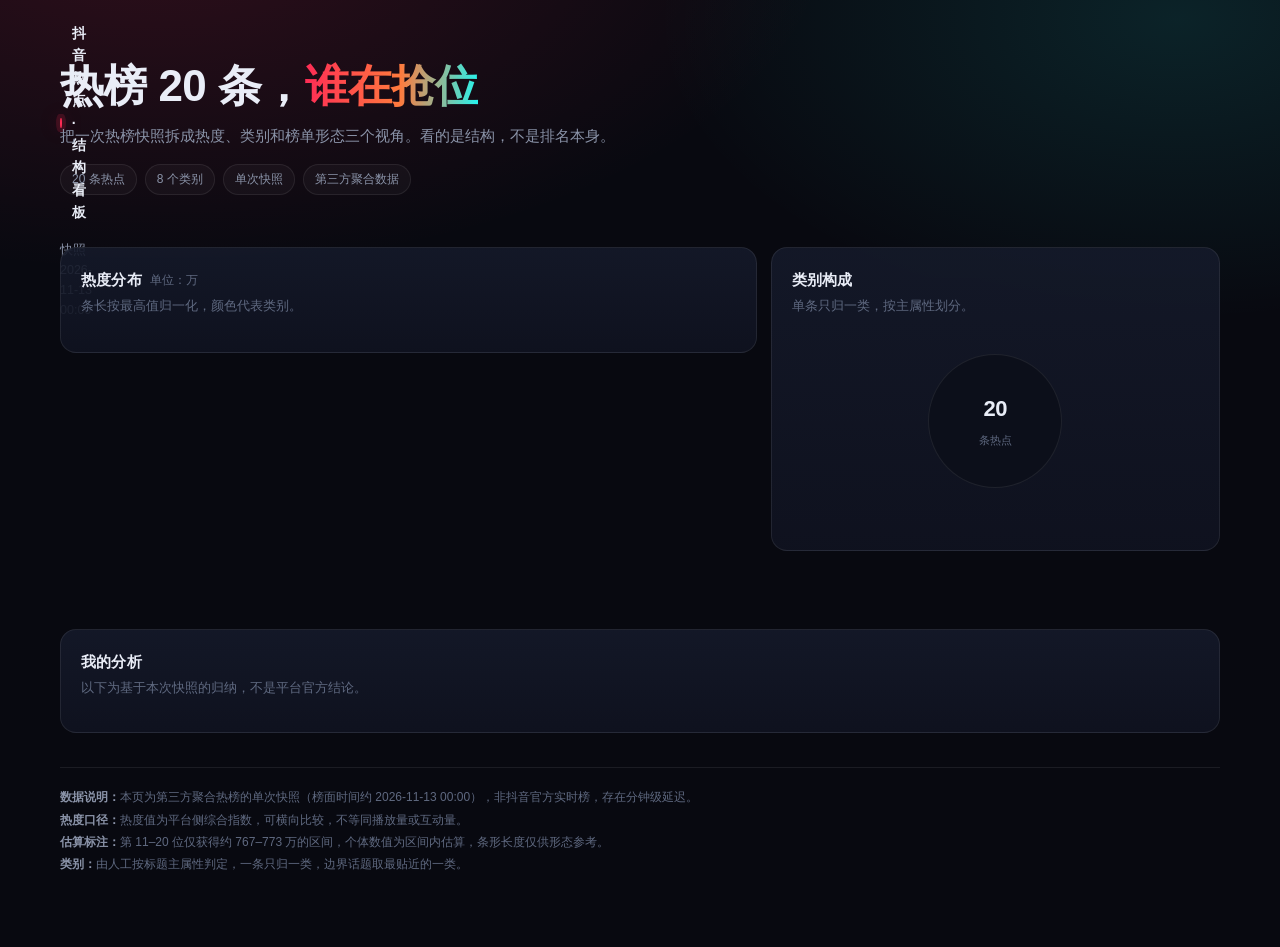
==== douyin/index.html @ 3b371140 "feat(douyin): 抖音热点结构看板页面" ====
<!DOCTYPE html>
<html lang="zh-CN">
<head>
<meta charset="utf-8" />
<meta name="viewport" content="width=device-width, initial-scale=1" />
<title>抖音热点结构看板 · 2026-11-13</title>
<meta name="description" content="抖音热榜 20 条热点的话题结构可视化：热度分布、类别构成、榜单形态与观察。" />
<style>
  :root{
    --bg:#080910;
    --panel:#101320;
    --panel2:#151a2a;
    --line:rgba(255,255,255,.08);
    --text:#e9edf7;
    --dim:#8a93a8;
    --dim2:#5f6980;
    --red:#fe2c55;
    --cyan:#25f4ee;
    --radius:16px;
  }
  *{box-sizing:border-box;margin:0;padding:0}
  html{scroll-behavior:smooth}
  body{
    background:
      radial-gradient(1100px 560px at 12% -8%, rgba(254,44,85,.16), transparent 62%),
      radial-gradient(900px 520px at 92% 2%, rgba(37,244,238,.11), transparent 58%),
      var(--bg);
    color:var(--text);
    font-family:-apple-system,BlinkMacSystemFont,"Segoe UI","PingFang SC","Hiragino Sans GB","Microsoft YaHei",sans-serif;
    -webkit-font-smoothing:antialiased;
    line-height:1.6;
    min-height:100vh;
    padding:0 18px 72px;
  }
  .wrap{max-width:1160px;margin:0 auto}
  .bar{display:flex;align-items:center;justify-content:space-between;gap:16px;padding:22px 0 0;flex-wrap:wrap}
  .brand{display:flex;align-items:center;gap:10px;font-weight:700;letter-spacing:.4px;font-size:14px}
  .dot{width:10px;height:10px;border-radius:50%;background:var(--red);box-shadow:0 0 0 4px rgba(254,44,85,.16),0 0 18px rgba(254,44,85,.65)}
  .stamp{font-size:12.5px;color:var(--dim);font-variant-numeric:tabular-nums}
  .hero{padding:38px 0 26px}
  .hero h1{font-size:clamp(26px,4.6vw,44px);line-height:1.16;letter-spacing:-.6px;font-weight:800}
  .hero h1 em{font-style:normal;background:linear-gradient(92deg,var(--red),#ff7a3d 55%,var(--cyan));-webkit-background-clip:text;background-clip:text;color:transparent}
  .hero p{margin-top:14px;color:var(--dim);max-width:660px;font-size:14.5px}
  .hero .tagline{margin-top:16px;display:flex;gap:8px;flex-wrap:wrap}
  .tag{font-size:12px;padding:5px 11px;border-radius:999px;border:1px solid var(--line);color:var(--dim);background:rgba(255,255,255,.03)}
  .kpis{display:grid;grid-template-columns:repeat(4,1fr);gap:12px;margin-bottom:26px}
  .kpi{background:linear-gradient(180deg,var(--panel2),var(--panel));border:1px solid var(--line);border-radius:var(--radius);padding:16px 18px}
  .kpi .k{font-size:12px;color:var(--dim2);letter-spacing:.5px}
  .kpi .v{font-size:24px;font-weight:750;margin-top:5px;font-variant-numeric:tabular-nums;letter-spacing:-.4px}
  .kpi .v small{font-size:12px;color:var(--dim);font-weight:500;margin-left:3px}
  .grid{display:grid;grid-template-columns:1.55fr 1fr;gap:14px;align-items:start}
  .panel{background:linear-gradient(180deg,rgba(21,26,42,.9),rgba(16,19,32,.92));border:1px solid var(--line);border-radius:var(--radius);padding:20px}
  .panel h2{font-size:15px;font-weight:700;letter-spacing:.2px;display:flex;align-items:center;gap:8px}
  .panel h2 span{font-size:11.5px;color:var(--dim2);font-weight:400}
  .panel .sub{margin-top:4px;color:var(--dim2);font-size:12.5px}
  .bars{margin-top:16px;display:flex;flex-direction:column;gap:2px}
  .row{display:grid;grid-template-columns:26px 1fr 74px;gap:10px;align-items:center;padding:7px 4px;border-radius:9px;transition:background .18s}
  .row:hover{background:rgba(255,255,255,.045)}
  .row .rk{font-size:12px;color:var(--dim2);text-align:right;font-variant-numeric:tabular-nums}
  .row .rk.top{color:var(--red);font-weight:700}
  .track{display:flex;align-items:center;gap:9px;min-width:0}
  .bar{height:9px;border-radius:6px;width:0;transition:width .85s cubic-bezier(.2,.8,.2,1);flex:0 0 auto}
  .txt{font-size:13px;white-space:nowrap;overflow:hidden;text-overflow:ellipsis;min-width:0}
  .val{font-size:12.5px;color:var(--dim);text-align:right;font-variant-numeric:tabular-nums}
  .val i{font-style:normal;color:var(--dim2);font-size:10.5px}
  .donutwrap{display:flex;flex-direction:column;align-items:center;gap:16px;margin-top:12px}
  #donut{width:186px;height:186px;border-radius:50%;position:relative;display:grid;place-items:center;transition:transform .3s}
  #donut::after{content:"";position:absolute;inset:26px;border-radius:50%;background:#0c0f1a;border:1px solid var(--line)}
  #donut .mid{position:relative;z-index:2;text-align:center}
  #donut .mid b{display:block;font-size:22px;font-weight:750;letter-spacing:-.5px}
  #donut .mid span{font-size:11px;color:var(--dim2)}
  .legend{width:100%;display:flex;flex-direction:column;gap:7px}
  .lg{display:flex;align-items:center;gap:9px;font-size:12.5px;color:var(--dim);padding:3px 0}
  .lg b{margin-left:auto;color:var(--text);font-variant-numeric:tabular-nums;font-weight:600}
  .sw{width:9px;height:9px;border-radius:3px;flex:0 0 auto}
  .filters{display:flex;gap:8px;flex-wrap:wrap;margin:30px 0 14px}
  .chip{font-size:12.5px;padding:7px 14px;border-radius:999px;border:1px solid var(--line);background:rgba(255,255,255,.03);color:var(--dim);cursor:pointer;transition:.18s;font-family:inherit}
  .chip:hover{color:var(--text);border-color:rgba(255,255,255,.2)}
  .chip.on{background:linear-gradient(92deg,rgba(254,44,85,.9),rgba(255,122,61,.9));color:#fff;border-color:transparent;font-weight:600}
  .cards{display:grid;grid-template-columns:repeat(auto-fill,minmax(268px,1fr));gap:12px}
  .card{position:relative;background:linear-gradient(180deg,rgba(21,26,42,.9),rgba(14,17,29,.95));border:1px solid var(--line);border-radius:14px;padding:15px 16px 14px;transition:.2s;overflow:hidden}
  .card:hover{transform:translateY(-2px);border-color:rgba(255,255,255,.18)}
  .card::before{content:"";position:absolute;left:0;top:0;bottom:0;width:3px;background:var(--c)}
  .card .top{display:flex;align-items:center;gap:8px;margin-bottom:9px}
  .card .no{font-size:11.5px;font-weight:700;color:#080910;background:var(--c);border-radius:6px;padding:1px 7px;font-variant-numeric:tabular-nums}
  .card .cat{font-size:11px;color:var(--dim2);margin-left:auto;padding:1.5px 8px;border-radius:999px;border:1px solid var(--line)}
  .card h3{font-size:14px;font-weight:650;line-height:1.5;min-height:42px}
  .card .heat{margin-top:10px;display:flex;align-items:baseline;gap:6px}
  .card .heat b{font-size:17px;font-weight:750;letter-spacing:-.3px;font-variant-numeric:tabular-nums}
  .card .heat span{font-size:11px;color:var(--dim2)}
  .card .mini{margin-top:9px;height:4px;border-radius:3px;background:rgba(255,255,255,.07);overflow:hidden}
  .card .mini i{display:block;height:100%;width:0;border-radius:3px;background:var(--c);transition:width .9s cubic-bezier(.2,.8,.2,1)}
  .ana{margin-top:34px}
  .note{margin-top:14px;display:grid;gap:10px}
  .item{display:grid;grid-template-columns:26px 1fr;gap:12px;padding:13px 15px;background:rgba(255,255,255,.025);border:1px solid var(--line);border-left:2px solid var(--accent,var(--cyan));border-radius:11px}
  .item .n{font-size:11.5px;color:var(--dim2);font-weight:700;padding-top:2px}
  .item p{font-size:13.5px;color:#cfd6e6}
  .item p b{color:#fff}
  footer{margin-top:34px;padding-top:18px;border-top:1px solid var(--line);color:var(--dim2);font-size:12px;line-height:1.85}
  footer b{color:var(--dim)}
  @media (max-width:860px){
    .kpis{grid-template-columns:repeat(2,1fr)}
    .grid{grid-template-columns:1fr}
  }
  @media (max-width:520px){
    .row{grid-template-columns:20px 1fr 62px;gap:7px}
    .txt{font-size:12px}
    .val{font-size:11.5px}
    .card h3{min-height:auto}
  }
</style>
</head>
<body>
<div class="wrap">
  <div class="bar">
    <div class="brand"><span class="dot"></span>抖音热点 · 结构看板</div>
    <div class="stamp">快照 2026-11-13 00:00</div>
  </div>

  <div class="hero">
    <h1>热榜 20 条，<em>谁在抢位</em></h1>
    <p>把一次热榜快照拆成热度、类别和榜单形态三个视角。看的是结构，不是排名本身。</p>
    <div class="tagline">
      <span class="tag">20 条热点</span>
      <span class="tag">8 个类别</span>
      <span class="tag">单次快照</span>
      <span class="tag">第三方聚合数据</span>
    </div>
  </div>

  <div class="kpis" id="kpis"></div>

  <div class="grid">
    <div class="panel">
      <h2>热度分布 <span>单位：万</span></h2>
      <div class="sub">条长按最高值归一化，颜色代表类别。</div>
      <div class="bars" id="bars"></div>
    </div>
    <div class="panel">
      <h2>类别构成</h2>
      <div class="sub">单条只归一类，按主属性划分。</div>
      <div class="donutwrap">
        <div id="donut"><div class="mid"><b>20</b><span>条热点</span></div></div>
        <div class="legend" id="legend"></div>
      </div>
    </div>
  </div>

  <div class="filters" id="filters"></div>
  <div class="cards" id="cards"></div>

  <div class="ana">
    <div class="panel">
      <h2>我的分析</h2>
      <div class="sub">以下为基于本次快照的归纳，不是平台官方结论。</div>
      <div class="note" id="note"></div>
    </div>
  </div>

  <footer>
    <b>数据说明：</b>本页为第三方聚合热榜的单次快照（榜面时间约 2026-11-13 00:00），非抖音官方实时榜，存在分钟级延迟。<br>
    <b>热度口径：</b>热度值为平台侧综合指数，可横向比较，不等同播放量或互动量。<br>
    <b>估算标注：</b>第 11–20 位仅获得约 767–773 万的区间，个体数值为区间内估算，条形长度仅供形态参考。<br>
    <b>类别：</b>由人工按标题主属性判定，一条只归一类，边界话题取最贴近的一类。
  </footer>
</div>

<script>
var DATA = [
  {r:1,t:"烟火美食夯吃挑战开赛了",h:1260.9,c:"商业"},
  {r:2,t:"国内金饰价跌穿1200元",h:1101.2,c:"财经"},
  {r:3,t:"亚太之问中国作答",h:1015.6,c:"时政"},
  {r:4,t:"刘欢妻子发公开信：他是这样的人",h:995.5,c:"娱乐"},
  {r:5,t:"秋冬落地签是一杯warm drink",h:919.7,c:"商业"},
  {r:6,t:"黄仁勋辞职",h:869.8,c:"科技"},
  {r:7,t:"朴树哥哥否认朴树去世",h:776.6,c:"娱乐"},
  {r:8,t:"首个AI漫剧晚会阵容官宣",h:774.2,c:"科技"},
  {r:9,t:"天凉热乎美食登场",h:774.0,c:"商业"},
  {r:10,t:"中方驳斥G7涉台联合声明",h:773.9,c:"时政"},
  {r:11,t:"时间从来证明不了什么",h:771.5,c:"情感",e:1},
  {r:12,t:"证监会全力维护市场平稳运行",h:771.0,c:"财经",e:1},
  {r:13,t:"「商家扬言取消外卖」系套路",h:770.4,c:"其他",e:1},
  {r:14,t:"你爱的是花还是花为你开",h:769.8,c:"情感",e:1},
  {r:15,t:"可以给我买麻辣烫糖葫芦吗",h:769.2,c:"情感",e:1},
  {r:16,t:"根本没有这样的团战",h:768.6,c:"其他",e:1},
  {r:17,t:"告别信开机",h:768.1,c:"娱乐",e:1},
  {r:18,t:"天赐抖音直播首秀",h:767.6,c:"其他",e:1},
  {r:19,t:"对口型挑战",h:767.2,c:"挑战跟风",e:1},
  {r:20,t:"你还是逃不过覆面系",h:767.0,c:"挑战跟风",e:1}
];
var COLOR = {"时政":"#fe2c55","财经":"#ffb020","商业":"#25f4ee","娱乐":"#a855f7","科技":"#3b82f6","情感":"#f472b6","挑战跟风":"#34d399","其他":"#8d97ad"};
var MAX = Math.max.apply(null, DATA.map(function(d){return d.h;}));

var cats = [];
DATA.forEach(function(d){ if(cats.indexOf(d.c)<0) cats.push(d.c); });
var top = DATA[0], last = DATA[DATA.length-1];

var kpis = [
  {k:"榜单条数", v:String(DATA.length), u:"条"},
  {k:"覆盖类别", v:String(cats.length), u:"类"},
  {k:"最高热度", v:top.h.toFixed(1), u:"万"},
  {k:"首尾倍差", v:(top.h/last.h).toFixed(2), u:"×"}
];
document.getElementById("kpis").innerHTML = kpis.map(function(x){
  return '<div class="kpi"><div class="k">'+x.k+'</div><div class="v">'+x.v+'<small>'+x.u+'</small></div></div>';
}).join("");

var bars = document.getElementById("bars");
bars.innerHTML = DATA.map(function(d){
  var w = (d.h/MAX*100).toFixed(1);
  return '<div class="row">'
    + '<div class="rk '+(d.r<=3?"top":"")+'">'+d.r+'</div>'
    + '<div class="track">'
    +   '<div class="bar" data-w="'+w+'" style="background:linear-gradient(90deg,'+COLOR[d.c]+','+COLOR[d.c]+'99)"></div>'
    +   '<div class="txt">'+d.t+(d.e?' <i style="color:#5f6980;font-style:normal">·估</i>':'')+'</div>'
    + '</div>'
    + '<div class="val">'+d.h.toFixed(1)+(d.e?'<i> 估</i>':'')+'</div>'
    + '</div>';
}).join("");

var agg = {};
DATA.forEach(function(d){ agg[d.c] = (agg[d.c]||0)+1; });
var order = Object.keys(COLOR).filter(function(c){ return agg[c]; });
var acc = 0, segs = [];
order.forEach(function(c){
  var p = agg[c]/DATA.length*100;
  segs.push(COLOR[c]+" "+acc+"% "+(acc+p)+"%");
  acc += p;
});
var donut = document.getElementById("donut");
donut.style.background = "conic-gradient("+segs.join(",")+")";
donut.style.boxShadow = "0 0 0 1px rgba(255,255,255,.06), 0 18px 50px -18px rgba(254,44,85,.35)";

document.getElementById("legend").innerHTML = order.map(function(c){
  return '<div class="lg"><span class="sw" style="background:'+COLOR[c]+'"></span>'+c+'<b>'+agg[c]+'</b></div>';
}).join("");

function renderCards(f){
  var list = (f==="全部") ? DATA : DATA.filter(function(d){ return d.c===f; });
  document.getElementById("cards").innerHTML = list.map(function(d){
    return '<div class="card" style="--c:'+COLOR[d.c]+'">'
      + '<div class="top"><span class="no">'+d.r+'</span><span class="cat">'+d.c+'</span></div>'
      + '<h3>'+d.t+'</h3>'
      + '<div class="heat"><b>'+d.h.toFixed(1)+'</b><span>万'+(d.e?" · 估算":"")+'</span></div>'
      + '<div class="mini"><i data-w="'+(d.h/MAX*100).toFixed(1)+'"></i></div>'
      + '</div>';
  }).join("");
  requestAnimationFrame(function(){
    var m = document.querySelectorAll(".mini i");
    for(var i=0;i<m.length;i++){ m[i].style.width = m[i].getAttribute("data-w")+"%"; }
  });
}
renderCards("全部");

var fEl = document.getElementById("filters");
var opts = ["全部"].concat(order);
fEl.innerHTML = opts.map(function(c,i){
  return '<button class="chip '+(i===0?"on":"")+'" data-f="'+c+'">'+c+(c!=="全部"?" "+agg[c]:"")+'</button>';
}).join("");
fEl.addEventListener("click", function(e){
  var b = e.target.closest(".chip");
  if(!b) return;
  var all = fEl.querySelectorAll(".chip");
  for(var i=0;i<all.length;i++){ all[i].classList.remove("on"); }
  b.classList.add("on");
  renderCards(b.getAttribute("data-f"));
});

requestAnimationFrame(function(){
  var bs = document.querySelectorAll(".bar");
  for(var i=0;i<bs.length;i++){ bs[i].style.width = bs[i].getAttribute("data-w")+"%"; }
});

var insights = [
  {c:"#25f4ee", h:"商业话题在头部占三席", p:"第 1、5、9 位都落在「秋冬美食／暖饮」这条线上（烟火美食挑战、warm drink、天凉热乎美食），三条合计热度 2954.6 万。更像平台在做季节性消费引导，而不是自然发酵的公共事件。"},
  {c:"#ffb020", h:"硬新闻进了核心，但没有压倒性单一事件", p:"金饰价跌穿 1200 元、G7 涉台声明、证监会维护市场、黄仁勋辞职，四条财经时政占 20 条的 20%。它们是真正的事件型热点，但热度只落在 770–1100 万之间，没有一个像突发新闻那样把尾部甩开。"},
  {c:"#a855f7", h:"尾部挤成一条线，是「无爆点日」的形状", p:"第 10 到第 20 位相差不到 7 万，十一个话题几乎平分流量。这种平台期通常意味着当天没有全民级事件，注意力被大量模板化内容分摊——穿搭、手势舞、对口型、情感短句都在这一档。"},
  {c:"#f472b6", h:"名人三条加情感三条，参与门槛最低的那一类", p:"刘欢、朴树、天赐三条名人相关全部排在前 18 位；再加上「时间从来证明不了什么」「你爱的是花还是花为你开」这类情感短句，共 5 到 6 条属于零门槛跟拍内容。它们撑住了榜单的下半段。"}
];
document.getElementById("note").innerHTML = insights.map(function(x,i){
  return '<div class="item" style="--accent:'+x.c+'"><div class="n">0'+(i+1)+'</div><p><b>'+x.h+'。</b>'+x.p+'</p></div>';
}).join("");
</script>
</body>
</html>
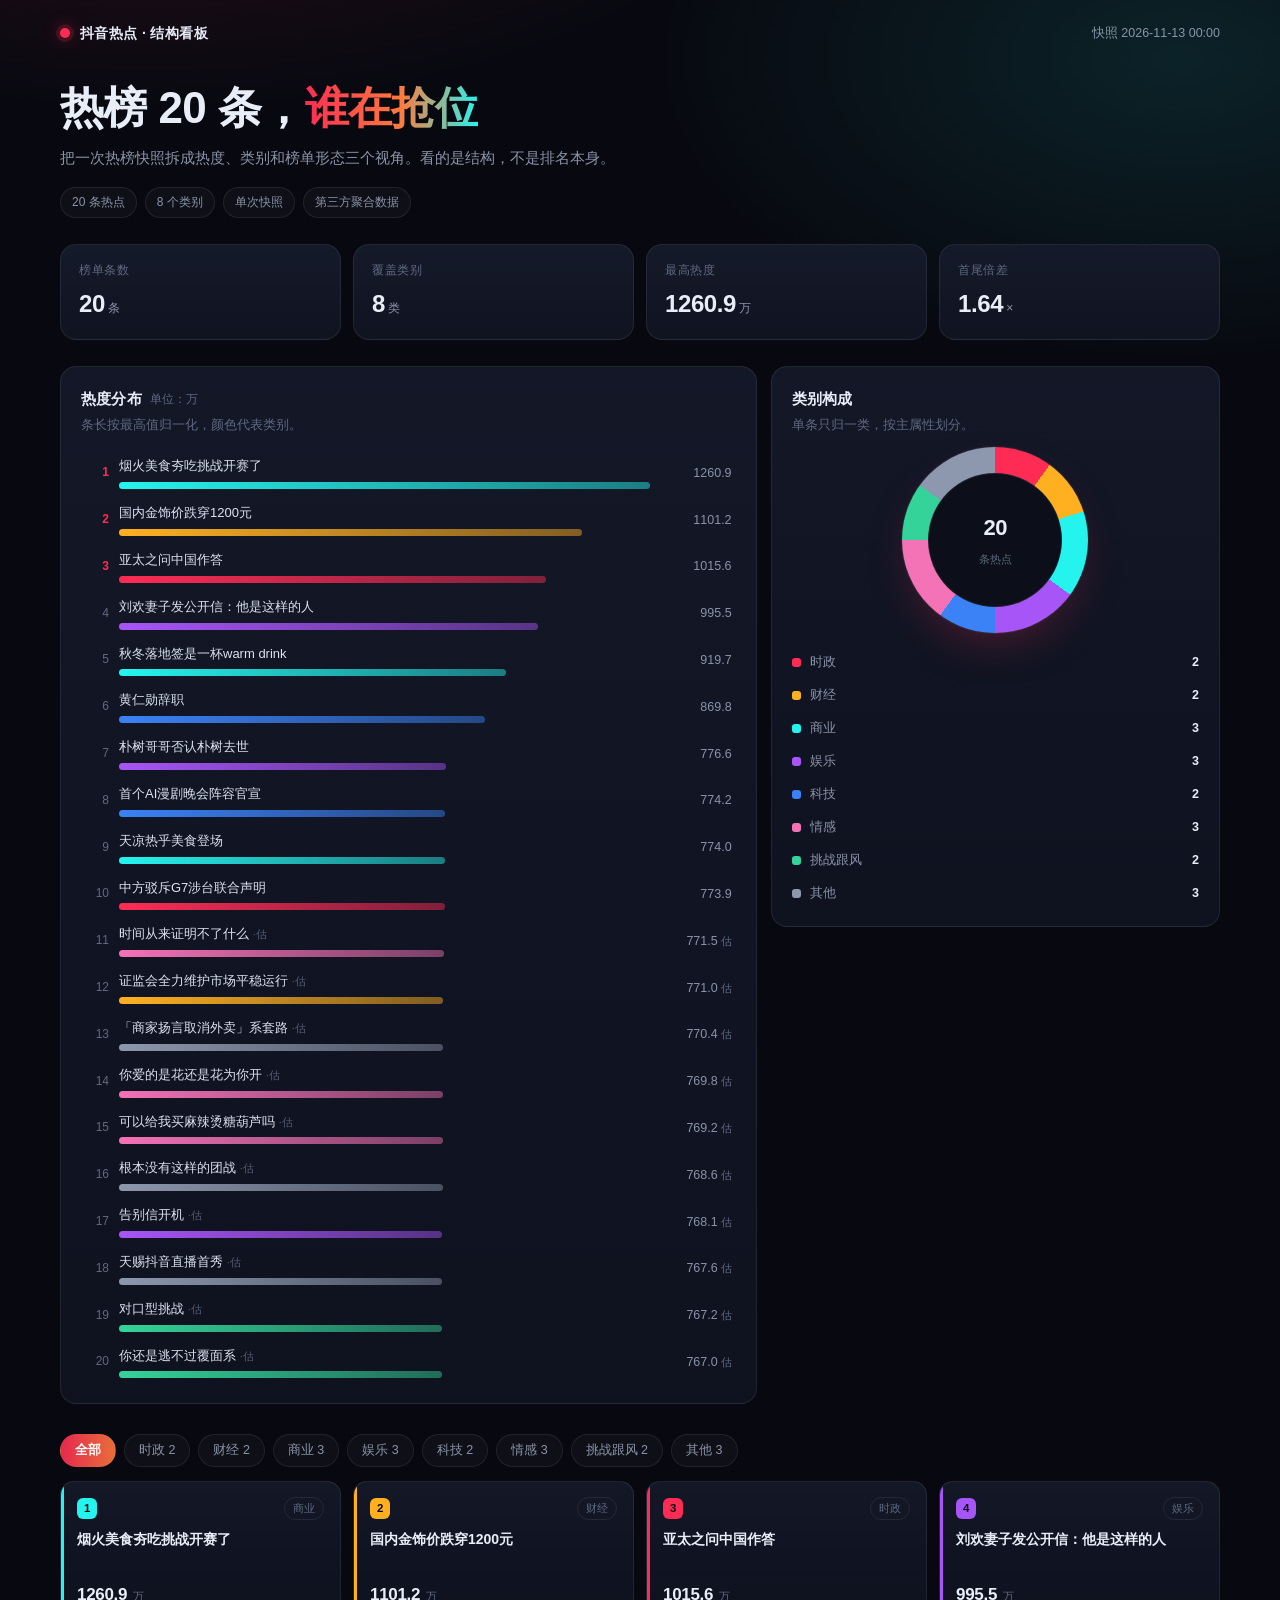
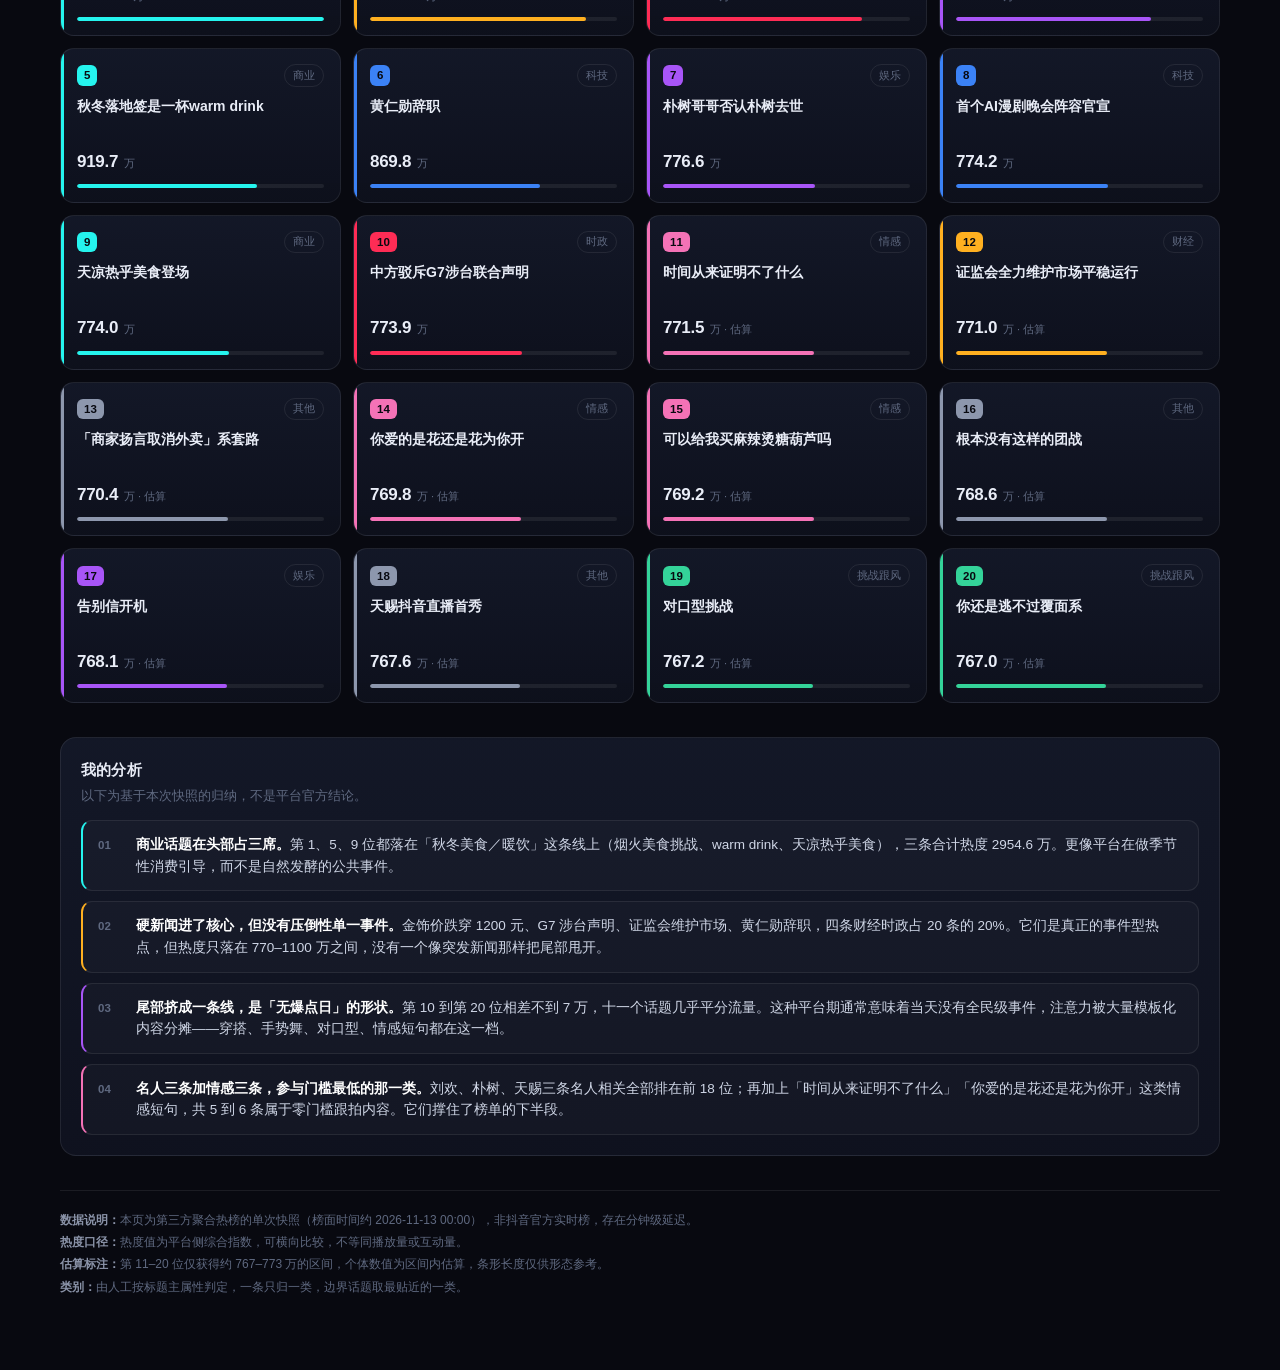
==== commit 78a712c7: "fix(douyin): 修正条形图布局冲突，标题与进度条改为上下结构" ====
--- a/douyin/index.html
+++ b/douyin/index.html
@@ -6,18 +6,7 @@
 <title>抖音热点结构看板 · 2026-11-13</title>
 <meta name="description" content="抖音热榜 20 条热点的话题结构可视化：热度分布、类别构成、榜单形态与观察。" />
 <style>
-  :root{
-    --bg:#080910;
-    --panel:#101320;
-    --panel2:#151a2a;
-    --line:rgba(255,255,255,.08);
-    --text:#e9edf7;
-    --dim:#8a93a8;
-    --dim2:#5f6980;
-    --red:#fe2c55;
-    --cyan:#25f4ee;
-    --radius:16px;
-  }
+  :root{--bg:#080910;--panel:#101320;--panel2:#151a2a;--line:rgba(255,255,255,.08);--text:#e9edf7;--dim:#8a93a8;--dim2:#5f6980;--red:#fe2c55;--cyan:#25f4ee;--radius:16px}
   *{box-sizing:border-box;margin:0;padding:0}
   html{scroll-behavior:smooth}
   body{
@@ -27,13 +16,10 @@
       var(--bg);
     color:var(--text);
     font-family:-apple-system,BlinkMacSystemFont,"Segoe UI","PingFang SC","Hiragino Sans GB","Microsoft YaHei",sans-serif;
-    -webkit-font-smoothing:antialiased;
-    line-height:1.6;
-    min-height:100vh;
-    padding:0 18px 72px;
+    -webkit-font-smoothing:antialiased;line-height:1.6;min-height:100vh;padding:0 18px 72px;
   }
   .wrap{max-width:1160px;margin:0 auto}
-  .bar{display:flex;align-items:center;justify-content:space-between;gap:16px;padding:22px 0 0;flex-wrap:wrap}
+  .bar-top{display:flex;align-items:center;justify-content:space-between;gap:16px;padding:22px 0 0;flex-wrap:wrap}
   .brand{display:flex;align-items:center;gap:10px;font-weight:700;letter-spacing:.4px;font-size:14px}
   .dot{width:10px;height:10px;border-radius:50%;background:var(--red);box-shadow:0 0 0 4px rgba(254,44,85,.16),0 0 18px rgba(254,44,85,.65)}
   .stamp{font-size:12.5px;color:var(--dim);font-variant-numeric:tabular-nums}
@@ -53,22 +39,23 @@
   .panel h2{font-size:15px;font-weight:700;letter-spacing:.2px;display:flex;align-items:center;gap:8px}
   .panel h2 span{font-size:11.5px;color:var(--dim2);font-weight:400}
   .panel .sub{margin-top:4px;color:var(--dim2);font-size:12.5px}
-  .bars{margin-top:16px;display:flex;flex-direction:column;gap:2px}
-  .row{display:grid;grid-template-columns:26px 1fr 74px;gap:10px;align-items:center;padding:7px 4px;border-radius:9px;transition:background .18s}
-  .row:hover{background:rgba(255,255,255,.045)}
-  .row .rk{font-size:12px;color:var(--dim2);text-align:right;font-variant-numeric:tabular-nums}
-  .row .rk.top{color:var(--red);font-weight:700}
-  .track{display:flex;align-items:center;gap:9px;min-width:0}
-  .bar{height:9px;border-radius:6px;width:0;transition:width .85s cubic-bezier(.2,.8,.2,1);flex:0 0 auto}
-  .txt{font-size:13px;white-space:nowrap;overflow:hidden;text-overflow:ellipsis;min-width:0}
+  .bars{margin-top:16px;display:flex;flex-direction:column;gap:4px}
+  .brow{display:grid;grid-template-columns:24px 1fr 72px;gap:10px;align-items:center;padding:5px 4px;border-radius:9px;transition:background .18s}
+  .brow:hover{background:rgba(255,255,255,.045)}
+  .rk{font-size:12px;color:var(--dim2);text-align:right;font-variant-numeric:tabular-nums}
+  .rk.top{color:var(--red);font-weight:700}
+  .mid{min-width:0;display:flex;flex-direction:column;gap:5px}
+  .txt{font-size:13px;white-space:nowrap;overflow:hidden;text-overflow:ellipsis;color:#dbe2f0}
+  .est{font-style:normal;color:#525c72;font-size:11px}
+  .bar{height:7px;border-radius:6px;width:0;transition:width .85s cubic-bezier(.2,.8,.2,1)}
   .val{font-size:12.5px;color:var(--dim);text-align:right;font-variant-numeric:tabular-nums}
   .val i{font-style:normal;color:var(--dim2);font-size:10.5px}
   .donutwrap{display:flex;flex-direction:column;align-items:center;gap:16px;margin-top:12px}
-  #donut{width:186px;height:186px;border-radius:50%;position:relative;display:grid;place-items:center;transition:transform .3s}
+  #donut{width:186px;height:186px;border-radius:50%;position:relative;display:grid;place-items:center}
   #donut::after{content:"";position:absolute;inset:26px;border-radius:50%;background:#0c0f1a;border:1px solid var(--line)}
-  #donut .mid{position:relative;z-index:2;text-align:center}
-  #donut .mid b{display:block;font-size:22px;font-weight:750;letter-spacing:-.5px}
-  #donut .mid span{font-size:11px;color:var(--dim2)}
+  #donut .mid2{position:relative;z-index:2;text-align:center}
+  #donut .mid2 b{display:block;font-size:22px;font-weight:750;letter-spacing:-.5px}
+  #donut .mid2 span{font-size:11px;color:var(--dim2)}
   .legend{width:100%;display:flex;flex-direction:column;gap:7px}
   .lg{display:flex;align-items:center;gap:9px;font-size:12.5px;color:var(--dim);padding:3px 0}
   .lg b{margin-left:auto;color:var(--text);font-variant-numeric:tabular-nums;font-weight:600}
@@ -81,7 +68,7 @@
   .card{position:relative;background:linear-gradient(180deg,rgba(21,26,42,.9),rgba(14,17,29,.95));border:1px solid var(--line);border-radius:14px;padding:15px 16px 14px;transition:.2s;overflow:hidden}
   .card:hover{transform:translateY(-2px);border-color:rgba(255,255,255,.18)}
   .card::before{content:"";position:absolute;left:0;top:0;bottom:0;width:3px;background:var(--c)}
-  .card .top{display:flex;align-items:center;gap:8px;margin-bottom:9px}
+  .card .ctop{display:flex;align-items:center;gap:8px;margin-bottom:9px}
   .card .no{font-size:11.5px;font-weight:700;color:#080910;background:var(--c);border-radius:6px;padding:1px 7px;font-variant-numeric:tabular-nums}
   .card .cat{font-size:11px;color:var(--dim2);margin-left:auto;padding:1.5px 8px;border-radius:999px;border:1px solid var(--line)}
   .card h3{font-size:14px;font-weight:650;line-height:1.5;min-height:42px}
@@ -98,21 +85,13 @@
   .item p b{color:#fff}
   footer{margin-top:34px;padding-top:18px;border-top:1px solid var(--line);color:var(--dim2);font-size:12px;line-height:1.85}
   footer b{color:var(--dim)}
-  @media (max-width:860px){
-    .kpis{grid-template-columns:repeat(2,1fr)}
-    .grid{grid-template-columns:1fr}
-  }
-  @media (max-width:520px){
-    .row{grid-template-columns:20px 1fr 62px;gap:7px}
-    .txt{font-size:12px}
-    .val{font-size:11.5px}
-    .card h3{min-height:auto}
-  }
+  @media (max-width:860px){.kpis{grid-template-columns:repeat(2,1fr)}.grid{grid-template-columns:1fr}}
+  @media (max-width:520px){.brow{grid-template-columns:20px 1fr 60px;gap:7px}.txt{font-size:12px}.val{font-size:11.5px}.card h3{min-height:auto}}
 </style>
 </head>
 <body>
 <div class="wrap">
-  <div class="bar">
+  <div class="bar-top">
     <div class="brand"><span class="dot"></span>抖音热点 · 结构看板</div>
     <div class="stamp">快照 2026-11-13 00:00</div>
   </div>
@@ -140,7 +119,7 @@
       <h2>类别构成</h2>
       <div class="sub">单条只归一类，按主属性划分。</div>
       <div class="donutwrap">
-        <div id="donut"><div class="mid"><b>20</b><span>条热点</span></div></div>
+        <div id="donut"><div class="mid2"><b>20</b><span>条热点</span></div></div>
         <div class="legend" id="legend"></div>
       </div>
     </div>
@@ -193,26 +172,25 @@
 
 var cats = [];
 DATA.forEach(function(d){ if(cats.indexOf(d.c)<0) cats.push(d.c); });
-var top = DATA[0], last = DATA[DATA.length-1];
+var top1 = DATA[0], last = DATA[DATA.length-1];
 
 var kpis = [
   {k:"榜单条数", v:String(DATA.length), u:"条"},
   {k:"覆盖类别", v:String(cats.length), u:"类"},
-  {k:"最高热度", v:top.h.toFixed(1), u:"万"},
-  {k:"首尾倍差", v:(top.h/last.h).toFixed(2), u:"×"}
+  {k:"最高热度", v:top1.h.toFixed(1), u:"万"},
+  {k:"首尾倍差", v:(top1.h/last.h).toFixed(2), u:"×"}
 ];
 document.getElementById("kpis").innerHTML = kpis.map(function(x){
   return '<div class="kpi"><div class="k">'+x.k+'</div><div class="v">'+x.v+'<small>'+x.u+'</small></div></div>';
 }).join("");
 
-var bars = document.getElementById("bars");
-bars.innerHTML = DATA.map(function(d){
+document.getElementById("bars").innerHTML = DATA.map(function(d){
   var w = (d.h/MAX*100).toFixed(1);
-  return '<div class="row">'
+  return '<div class="brow">'
     + '<div class="rk '+(d.r<=3?"top":"")+'">'+d.r+'</div>'
-    + '<div class="track">'
-    +   '<div class="bar" data-w="'+w+'" style="background:linear-gradient(90deg,'+COLOR[d.c]+','+COLOR[d.c]+'99)"></div>'
-    +   '<div class="txt">'+d.t+(d.e?' <i style="color:#5f6980;font-style:normal">·估</i>':'')+'</div>'
+    + '<div class="mid">'
+    +   '<div class="txt">'+d.t+(d.e?' <i class="est">·估</i>':'')+'</div>'
+    +   '<div class="bar" data-w="'+w+'" style="background:linear-gradient(90deg,'+COLOR[d.c]+','+COLOR[d.c]+'77)"></div>'
     + '</div>'
     + '<div class="val">'+d.h.toFixed(1)+(d.e?'<i> 估</i>':'')+'</div>'
     + '</div>';
@@ -239,7 +217,7 @@
   var list = (f==="全部") ? DATA : DATA.filter(function(d){ return d.c===f; });
   document.getElementById("cards").innerHTML = list.map(function(d){
     return '<div class="card" style="--c:'+COLOR[d.c]+'">'
-      + '<div class="top"><span class="no">'+d.r+'</span><span class="cat">'+d.c+'</span></div>'
+      + '<div class="ctop"><span class="no">'+d.r+'</span><span class="cat">'+d.c+'</span></div>'
       + '<h3>'+d.t+'</h3>'
       + '<div class="heat"><b>'+d.h.toFixed(1)+'</b><span>万'+(d.e?" · 估算":"")+'</span></div>'
       + '<div class="mini"><i data-w="'+(d.h/MAX*100).toFixed(1)+'"></i></div>'
@@ -258,12 +236,12 @@
   return '<button class="chip '+(i===0?"on":"")+'" data-f="'+c+'">'+c+(c!=="全部"?" "+agg[c]:"")+'</button>';
 }).join("");
 fEl.addEventListener("click", function(e){
-  var b = e.target.closest(".chip");
-  if(!b) return;
+  var btn = e.target.closest(".chip");
+  if(!btn) return;
   var all = fEl.querySelectorAll(".chip");
   for(var i=0;i<all.length;i++){ all[i].classList.remove("on"); }
-  b.classList.add("on");
-  renderCards(b.getAttribute("data-f"));
+  btn.classList.add("on");
+  renderCards(btn.getAttribute("data-f"));
 });
 
 requestAnimationFrame(function(){
